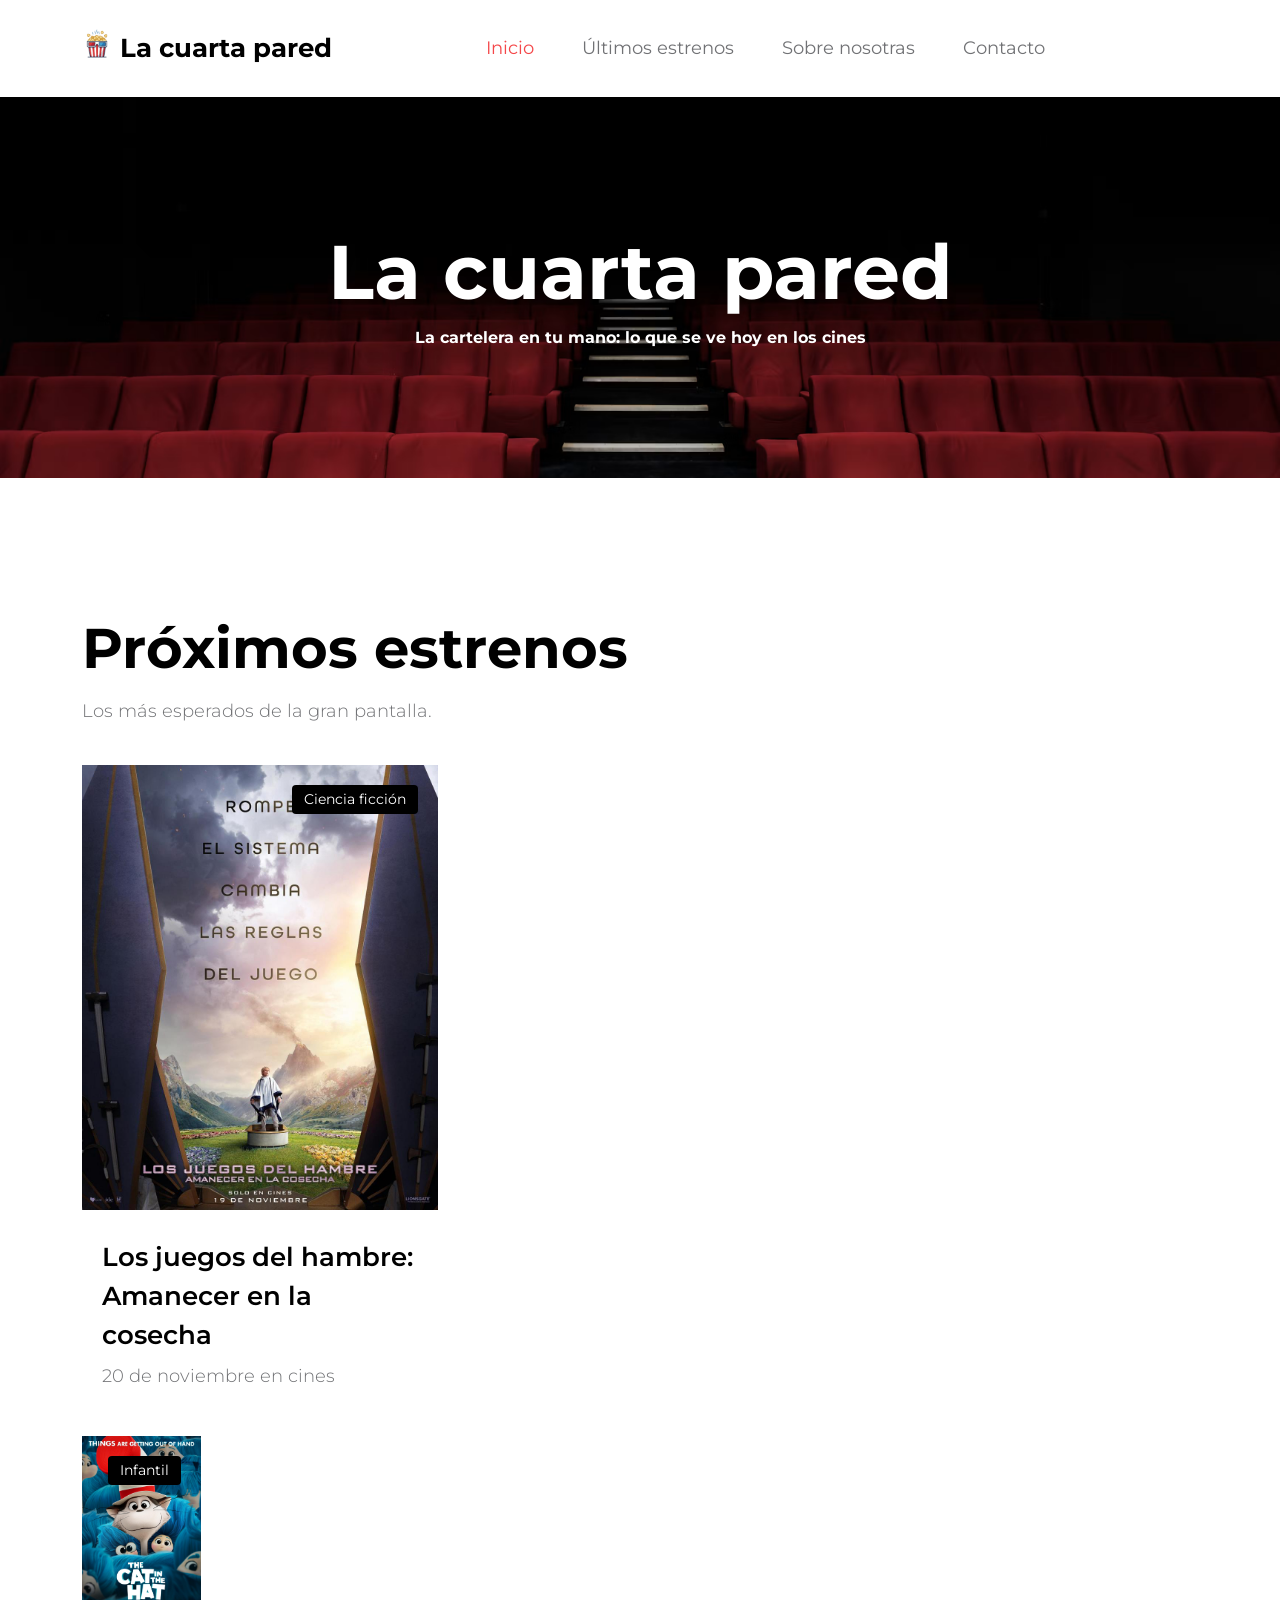
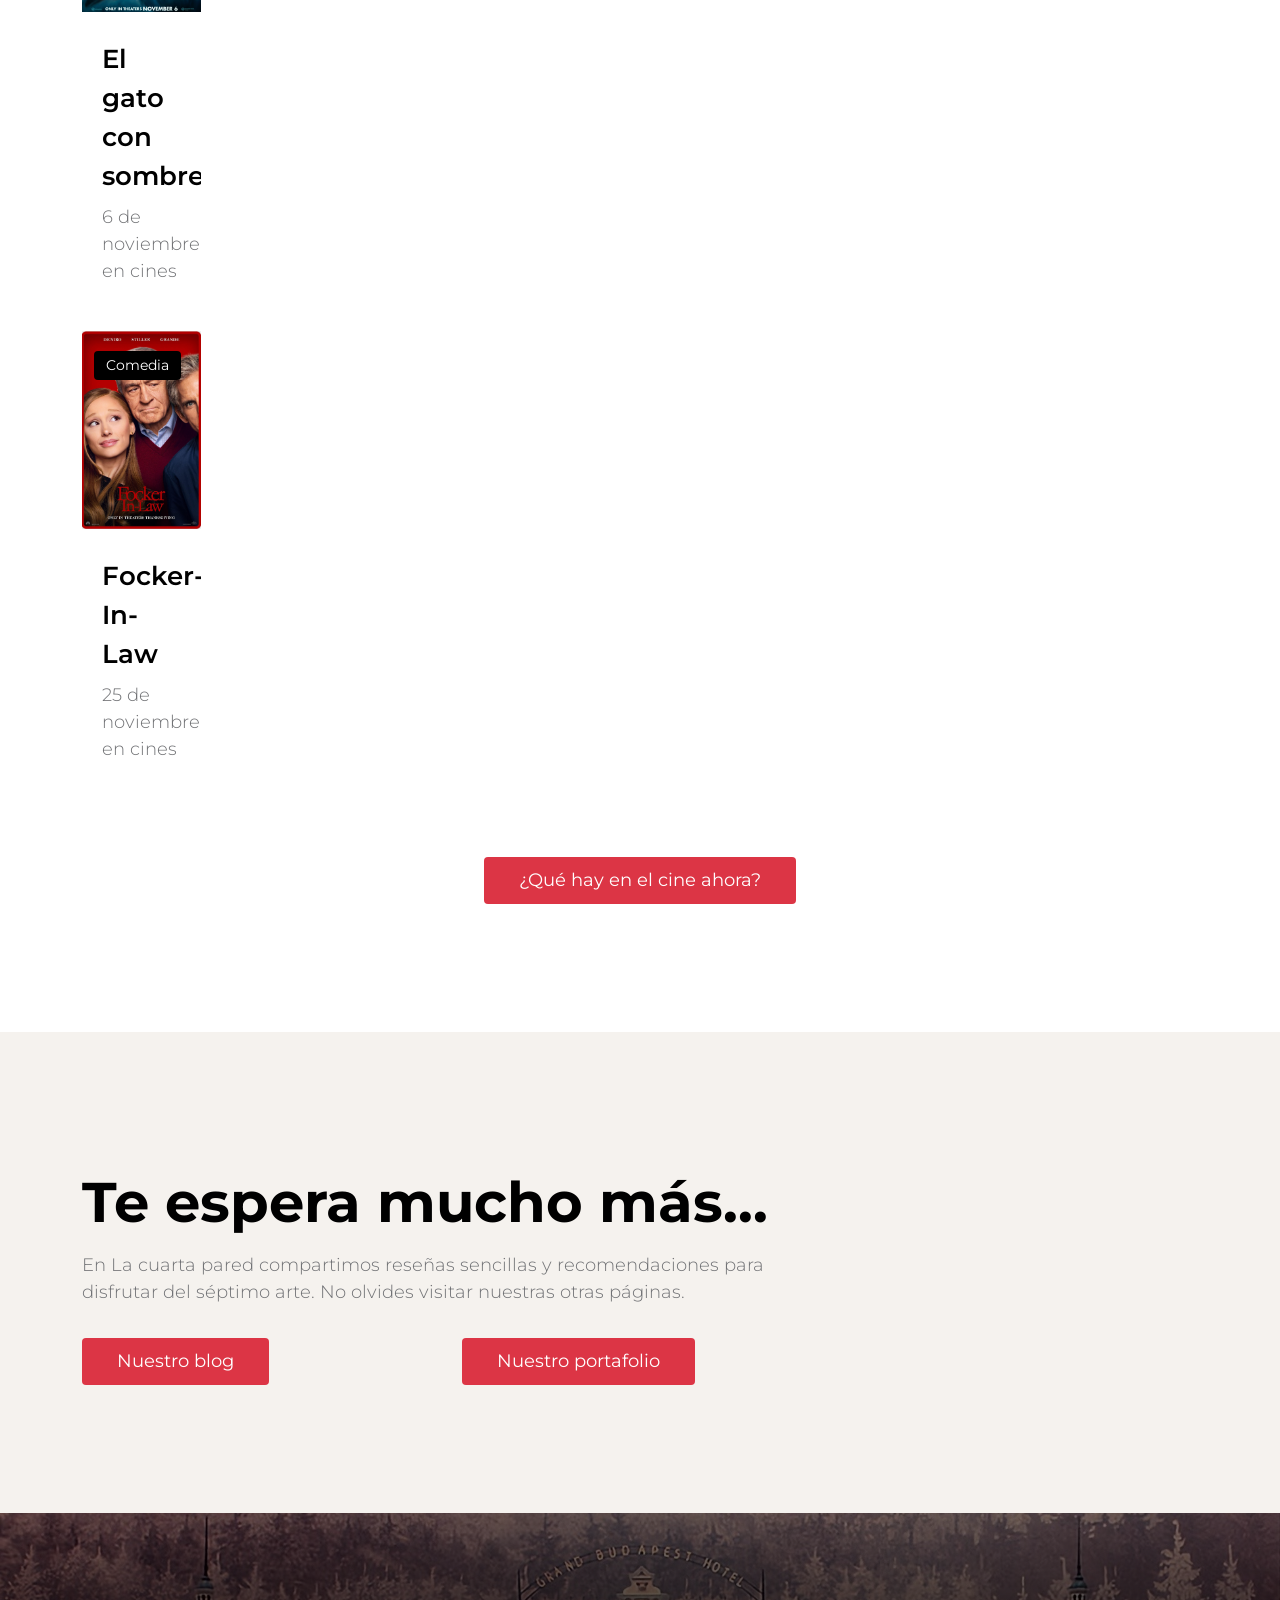
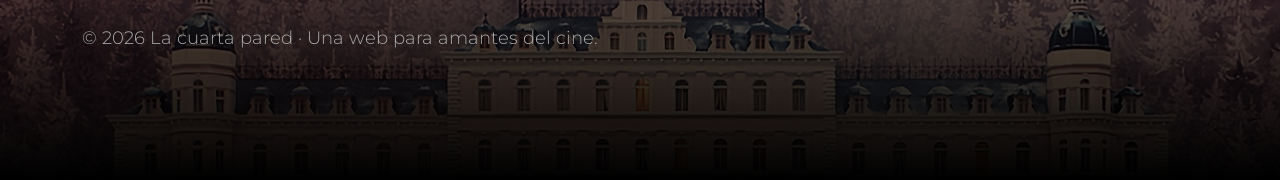
==== index.html @ e0d25894 "Add new movie details to index.html" ====
<!doctype html>
<html lang="es">
<head>
  <meta charset="utf-8">
  <link rel="canonical" href="https://naaiiglz.github.io/lacuartapared"/>
  <meta name="viewport" content="width=device-width, initial-scale=1">
  <meta name="description" content="Descubre películas y recomendaciones de cine en La cuarta pared.">
  <meta name="author" content="La cuarta pared">
  <meta name="keywords" content="cine, películas, estrenos, recomendaciones, actualidad">
  <title>La cuarta pared: Entérate de los estrenos | Inicio</title>
  <meta http-equiv="refresh" content="300">
  <link rel="icon" type="image/png" href="images/favicon.png">
  <link rel="preconnect" href="https://fonts.googleapis.com">
  <link rel="preconnect" href="https://fonts.gstatic.com" crossorigin>
  <link href="https://fonts.googleapis.com/css2?family=Montserrat:wght@300;400;600;700&display=swap" rel="stylesheet">
  <link href="css/bootstrap.min.css" rel="stylesheet">
  <link href="css/bootstrap-icons.css" rel="stylesheet">
  <link href="css/tooplate-crispy-kitchen.css" rel="stylesheet">
</head>
<body>
<nav class="navbar navbar-expand-lg bg-white shadow-lg">
  <div class="container">
    <button class="navbar-toggler" type="button" data-bs-toggle="collapse" data-bs-target="#navbarNav" aria-controls="navbarNav" aria-expanded="false" aria-label="Abrir menú">
      <span class="navbar-toggler-icon"></span>
    </button>
    <a class="navbar-brand" href="index.html">
     <img src="images/favicon.png" alt="Logo La cuarta pared" width="30" height="30" class="d-inline-block align-top me-2">La cuarta pared</a>
    <div class="collapse navbar-collapse" id="navbarNav">
      <ul class="navbar-nav mx-auto">
        <li class="nav-item"><a class="nav-link active" href="index.html">Inicio</a></li>
        <li class="nav-item"><a class="nav-link " href="menu.html">Últimos estrenos</a></li>
        <li class="nav-item"><a class="nav-link " href="about.html">Sobre nosotras</a></li>
        <li class="nav-item"><a class="nav-link " href="contact.html">Contacto</a></li>
      </ul>
    </div>
  </div>
</nav>

<main>
<header class="site-header section-padding text-center">
  <div class="container"><div class="row"><div class="col-lg-10 col-12 mx-auto">
    <h1 class="text-white">La cuarta pared</h1><strong class="text-white">La cartelera en tu mano: lo que se ve hoy en los cines</strong>
  </div></div></div><div class="overlay"></div>
</header>
<section class="section-padding"><div class="container">
  <div class="row mb-4"><div class="col-12"><h2>Próximos estrenos</h2><p>Los más esperados de la gran pantalla.</p></div></div>
  <div class="row g-4"><div class="col-lg-4 col-md-6 col-12"><article class="menu-thumb">
          <a href="imdb.com/es-es/title/tt32558705/?reasonForLanguagePrompt=browser_header_mismatch" target="_blank" rel="noopener noreferrer"><img src="images/juegos.jpg" width="250" height="200" class="img-fluid news-image" alt="Imagen >Los juegos del hambre: Amanecer en la cosecha"></a>
          <div class="menu-info"><span class="menu-tag">Ciencia ficción</span><h5 class="mt-2">Los juegos del hambre: Amanecer en la cosecha</h5><p>20 de noviembre en cines</p></div>
  </article>
    
    <div class="col-lg-4 col-md-6 col-12"><article class="menu-thumb">
            <a href="https://www.imdb.com/es-es/title/tt2321555/?ref_=nv_sr_srsg_0_tt_2_nm_0_in_0_q_gato%20con%20sombrero" target="_blank" rel="noopener noreferrer"><img src="images/gato.jpg" width="280" height="220" class="img-fluid news-image" alt="Imagen El gato con sombrero"></a>
          <div class="menu-info"><span class="menu-tag">Infantil</span><h5 class="mt-2">El gato con sombrero</h5><p>6 de noviembre en cines</p></div></article></div>

      <div class="col-lg-4 col-md-6 col-12"><article class="menu-thumb">
         <a href="https://www.imdb.com/es-es/title/tt34966140/?ref_=nv_sr_srsg_0_tt_7_nm_1_in_0_q_focker" target="_blank" rel="noopener noreferrer"><img src="images/focker.jpg" width="280" height="220" class="img-fluid news-image" alt="Imagen Focker-In-Law"></a>
          <div class="menu-info"><span class="menu-tag">Comedia</span><h5 class="mt-2">Focker-In-Law</h5><p>25 de noviembre en cines</p></div>
        </article></div></div>
  <div class="text-center mt-5"><a class="custom-btn btn btn-danger" href="menu.html">¿Qué hay en el cine ahora?</a></div>
</div></section>
<section class="section-padding" style="background:#f5f2ee"><div class="container"><div class="row align-items-center">
  <div class="col-lg-8"><h2>Te espera mucho más...</h2><p>En La cuarta pared compartimos reseñas sencillas y recomendaciones para disfrutar del séptimo arte.
  No olvides visitar nuestras otras páginas.</p></div>
  <p>
  <div class="col-lg-4"><a class="custom-btn btn btn-danger" href="https://lacuartapareddotonline.wordpress.com/">Nuestro blog</a></div>
  <div class="col-lg-4"><a class="custom-btn btn btn-danger" href="https://analiaisabel91.wixsite.com/my-site-1">Nuestro portafolio</a></div>
</div></div></section>
</main>
<footer class="site-footer"><div class="container"><p>© 2026 La cuarta pared · Una web para amantes del cine.</p></div></footer>
<script src="js/bootstrap.bundle.min.js"></script>
</body>
</html>
---- css/tooplate-crispy-kitchen.css ----
/*

Tooplate 2129 Crispy Kitchen

https://www.tooplate.com/view/2129-crispy-kitchen

*/


/*---------------------------------------
  CUSTOM PROPERTIES ( VARIABLES )             
-----------------------------------------*/
:root {
  --white-color:                  #FFFFFF;
  --primary-color:                #f44749;
  --secondary-color:              #f3af24;
  --section-bg-color:             #F9F9F9;
  --dark-color:                   #000000;
  --title-color:                  #565758;
  --news-title-color:             #292828;
  --p-color:                      #717275;
  --border-color:                 #eaeaea;
  --border-radius-default:        .25rem;

  --body-font-family:             'Montserrat', sans-serif;

  --h1-font-size:                 76px;
  --h2-font-size:                 56px;
  --h3-font-size:                 42px;
  --h4-font-size:                 28px;
  --h5-font-size:                 26px;
  --h6-font-size:                 22px;

  --p-font-size:                  18px;
  --menu-font-size:               18px;
  --category-font-size:           14px;

  --font-weight-light:            300;
  --font-weight-normal:           400;
  --font-weight-semibold:         600;
  --font-weight-bold:             700;
}

body {
    background: var(--white-color);
    font-family: var(--body-font-family);    
    position: relative;
}

/*---------------------------------------
  TYPOGRAPHY               
-----------------------------------------*/

h2,
h3,
h4,
h5,
h6 {
  color: var(--dark-color);
  line-height: inherit;
}

h1,
h2,
h3,
h4,
h5,
h6 {
  font-weight: var(--font-weight-semibold);
}

h1,
h2 {
  font-weight: var(--font-weight-bold);
}

h1 {
  font-size: var(--h1-font-size);
  line-height: normal;
}

h2 {
  font-size: var(--h2-font-size);
}

h3 {
  font-size: var(--h3-font-size);
}

h4 {
  font-size: var(--h4-font-size);
}

h5 {
  font-size: var(--h5-font-size);
}

h6 {
  font-size: var(--h6-font-size);
}

p,
.list .list-item {
  color: var(--p-color);
  font-size: var(--p-font-size);
  font-weight: var(--font-weight-light);
}

a, 
button {
  touch-action: manipulation;
  transition: all 0.3s;
}

.form-label {
  color: var(--p-color);
  font-weight: var(--font-weight-semibold);
}

a {
  color: var(--secondary-color);
  text-decoration: none;
}

a:hover {
  color: var(--primary-color);
}

::selection {
  background: var(--primary-color);
  color: var(--white-color);
}

::-moz-selection {
  background: var(--primary-color);
  color: var(--white-color);
}

.section-padding {
  padding-top: 8rem;
  padding-bottom: 8rem;
}

b,
strong {
  font-weight: var(--font-weight-bold);
}


/*---------------------------------------
  CUSTOM BUTTON              
-----------------------------------------*/
.custom-btn {
  border: 0;
  color: var(--white-color);
  font-size: var(--menu-font-size);
  padding: 10px 35px;
}


/*---------------------------------------
  NAVIGATION              
-----------------------------------------*/
.navbar {
  background: var(--white-color);
  padding-top: 20px;
  padding-bottom: 20px;
}

.navbar-brand {
  color: var(--dark-color);
  font-size: var(--h5-font-size);
  font-weight: var(--font-weight-bold);
  margin-right: 0;
}

.navbar-expand-lg .navbar-nav .nav-link {
  padding-right: 1.5rem;
  padding-left: 1.5rem;
}

.navbar-expand-lg .nav-link {
  color: var(--p-color);
  font-weight: var(--font-weight-normal);
  font-size: var(--menu-font-size);
  padding-top: 15px;
  padding-bottom: 15px;
}

.navbar-nav .nav-link.active, 
.nav-link:focus, 
.nav-link:hover {
  color: var(--primary-color);
}

.nav-link:focus {
  color: var(--p-color);
}

.navbar-toggler {
  border: 0;
  padding: 0;
  cursor: pointer;
  margin: 0;
  width: 30px;
  height: 35px;
  outline: none;
}

.navbar-toggler:focus {
  outline: none;
  box-shadow: none;
}

.navbar-toggler[aria-expanded="true"] .navbar-toggler-icon {
  background: transparent;
}

.navbar-toggler[aria-expanded="true"] .navbar-toggler-icon:before,
.navbar-toggler[aria-expanded="true"] .navbar-toggler-icon:after {
  transition: top 300ms 50ms ease, -webkit-transform 300ms 350ms ease;
  transition: top 300ms 50ms ease, transform 300ms 350ms ease;
  transition: top 300ms 50ms ease, transform 300ms 350ms ease, -webkit-transform 300ms 350ms ease;
  top: 0;
}

.navbar-toggler[aria-expanded="true"] .navbar-toggler-icon:before {
  transform: rotate(45deg);
}

.navbar-toggler[aria-expanded="true"] .navbar-toggler-icon:after {
  transform: rotate(-45deg);
}

.navbar-toggler .navbar-toggler-icon {
  background: var(--dark-color);
  transition: background 10ms 300ms ease;
  display: block;
  width: 30px;
  height: 2px;
  position: relative;
}

.navbar-toggler .navbar-toggler-icon:before,
.navbar-toggler .navbar-toggler-icon:after {
  transition: top 300ms 350ms ease, -webkit-transform 300ms 50ms ease;
  transition: top 300ms 350ms ease, transform 300ms 50ms ease;
  transition: top 300ms 350ms ease, transform 300ms 50ms ease, -webkit-transform 300ms 50ms ease;
  position: absolute;
  right: 0;
  left: 0;
  background: var(--dark-color);
  width: 30px;
  height: 2px;
  content: '';
}

.navbar-toggler .navbar-toggler-icon:before {
  top: -8px;
}

.navbar-toggler .navbar-toggler-icon:after {
  top: 8px;
}


/*---------------------------------------
  SITE HEADER              
-----------------------------------------*/
.site-header {
  position: relative;
  overflow: hidden;
}

.site-header .container {
  position: relative;
  z-index: 2;
}

.site-news-detail-header {
  background: transparent;
  text-align: left;
   padding-top: 6rem;
  padding-bottom: 6rem;
}

.site-about-header {
  background-image: url('../images/header/briana-tozour-V_Nkf1E-vYA-unsplash.jpg');
}

.site-menu-header {
  background-image: url('../images/header/luisa-brimble-aFzg83dvnAI-unsplash.jpg');
}

.site-news-header {
  background-image: url('../images/header/priscilla-du-preez-W3SEyZODn8U-unsplash.jpg');
}

.site-contact-header {
  background-image: url('../images/header/rod-long-I79Pgmhmy5M-unsplash.jpg');
}

.overlay {
  background-image: url('../images/fondoinicio.jpg');
  background-size: cover;       
  background-position: center;   
  background-repeat: no-repeat;
  position: absolute;            
  top: 0;
  right: 0;
  bottom: 0;
  left: 0;
  z-index: 1;                
}

/*---------------------------------------
  HERO              
-----------------------------------------*/
.hero {
  position: relative;
  overflow: hidden;
  padding-top: 20.542rem;
  padding-bottom: 20.542rem;
}

.hero .container {
  position: absolute;
  z-index: 9;
  top: 50%;
  left: 50%;
  transform: translate(-50%, -50%);
  width: 100%;
}

.video-wrap {
  z-index: -100;
}

.hero-inicio {
  background-image: url("images/fondoinicio.jpg");
  background-size: cover;
  background-position: center;
}


/*---------------------------------------
  HERO SLIDE               
-----------------------------------------*/
.carousel-image {
  width: 100%;
  height: 100%;
  object-fit: cover;
}

.carousel-thumb {
  position: relative;
}

.carousel-caption {
  background: linear-gradient(to top, var(--dark-color), transparent 90%);
  text-align: left;
  position: absolute;
  right: 0;
  bottom: 0;
  left: 0;
  padding: 60px 40px;
}

.hero-carousel .reviews-text,
.hero-text {
  color: var(--white-color);
}

.price-tag {
  background: var(--white-color);
  border-radius: 100px;
  color: var(--secondary-color);
  font-size: var(--menu-font-size);
  font-weight: var(--font-weight-semibold);
  display: inline-block;
  width: 84px;
  height: 64px;
  line-height: 64px;
  text-align: center;
}

.hero-carousel .carousel-control-prev,
.hero-carousel .carousel-control-next {
  position: absolute;
  top: auto;
  bottom: 0;
  opacity: 1;
}

.hero-carousel .carousel-control-prev,
.hero-carousel .carousel-control-next {
  background: var(--secondary-color);
  width: 60px;
  height: 60px;
  text-align: center;
}

.hero-carousel .carousel-control-prev {
  left: auto;
  right: 60px;
}

.hero-carousel .carousel-control-next {
  background: var(--primary-color);
  right: 0;
}

.hero-carousel .carousel-control-prev:hover, 
.hero-carousel .carousel-control-next:hover {
  background: var(--dark-color);
}

.hero-carousel .carousel-control-prev-icon,
.hero-carousel .carousel-control-next-icon {
  background-image: none;
  width: inherit;
  height: inherit;
  line-height: 60px;
}

.hero-carousel .carousel-control-prev-icon::before,
.hero-carousel .carousel-control-next-icon::before {
  font-family: bootstrap-icons;
  display: block;
  margin: auto;
  font-size: var(--h5-font-size);
  color: var(--white-color);
}

.hero-carousel .carousel-control-prev-icon::before {
  content: "\f13f";
}

.hero-carousel .carousel-control-next-icon::before {
  content: "\f144";
}

.reviews-icon {
  color: var(--secondary-color);
}


/*---------------------------------------
  MENU               
-----------------------------------------*/
.menu,
.about,
.news,
.related-news,
.newsletter,
.comments {
  background: var(--section-bg-color);
}

.menu-thumb {
  position: relative;
  overflow: hidden;
}

.menu-info {
  padding: 20px 20px 30px 20px;
}

.menu-image {
  display: block;
}

.menu-image-wrap {
  position: relative;
}

.menu-tag {
  position: absolute;
  top: 0;
  right: 0;
  margin: 20px;
}

.newsletter-image {
  border-radius: 100%;
  object-fit: cover;
  display: block;
  margin: 0 auto;
  max-width: 450px;
  max-height: 450px;
}


/*---------------------------------------
  NEWS               
-----------------------------------------*/
.news-thumb {
  position: relative;
  overflow: hidden;
}

.news-thumb > a {
  display: block;
  width: 100%;
  height: 100%;
  position: relative;
  z-index: 2;
  transition: all 0.3s ease-out;
}

.news-thumb > a:hover {
  transform: scale(1.2);
}

.news-text-info {
  background: var(--section-bg-color);
  position: relative;
  z-index: 2;
  padding: 20px;
  transition: all 0.3s ease-out;
}

.related-news .news-text-info {
  background: var(--white-color);
}

.news-text-info-large {
  background: linear-gradient(to top, var(--dark-color), transparent 90%);
  position: absolute;
  z-index: 2;
  bottom: 0;
  right: 0;
  left: 0;
  pointer-events: none;
}

.news-text-info-large .news-title-link {
  color: var(--white-color);
}

.news-title-link {
  color: var(--news-title-color);
}

.news-image {
  display: block;
  width: 100%;
  transition: all 0.3s ease-out;
}

.news-image:hover {
  transform: scale(1.2);
}

.category-tag,
.menu-tag {
  background: var(--dark-color);
  border-radius: var(--border-radius-default);
  color: var(--white-color);
  font-size: var(--category-font-size);
  display: inline-block;
  padding: 4px 12px;
}

.category-tag {
  margin-bottom: 5px;
}

.comment-form {
  margin-bottom: 60px;
}

.news-author {
  border-bottom: 1px solid rgba(0,0,0,0.05);
  margin-bottom: 30px;
  padding-left: 15px;
  padding-right: 15px;
  padding-bottom: 30px;
}

.news-author:last-child {
  border-bottom: 0;
  padding-bottom: 0;
}

.news-author-image {
  border-radius: 100px;
  object-fit: cover;
  width: 70px;
  height: 70px;
}


/*---------------------------------------
  CUSTOM FORM            
-----------------------------------------*/
.custom-form .form-control {
  margin-bottom: 20px;
  padding: 14px 10px;
  transition: all 0.3s;
}

.custom-form button[type="submit"] {
  background: var(--dark-color);
  border: 0;
  color: var(--white-color);
  text-transform: uppercase;
}

.custom-form button[type="submit"]:hover {
  background: var(--primary-color);
}


/*---------------------------------------
  SUBSCRIBE FORM            
-----------------------------------------*/
.subscribe-form .form-control {
  margin-top: 20px;
  margin-bottom: 10px;
}


/*---------------------------------------
  BOOKING FORM            
-----------------------------------------*/
#BookingModal .modal-content {
  border: 0;
  overflow: hidden;
}

#BookingModal .modal-content::before {
  content: "";
  background-color: var(--white-color);
  background-image: url('../images/sincerely-media-HoEYgBL_Gcs-unsplash.jpg');
  background-repeat: no-repeat;
  background-position: top;
  background-size: cover;
  width: 60%;
  height: 100%;
  position: absolute;
  top: 0;
  right: 0;
}

#BookingModal .modal-header {
  border-bottom: 0;
  position: relative;
  padding: 26px 32px 0 32px;
}

#BookingModal .modal-body {
  padding: 38px 32px;
  padding-right: 35%;
}

#BookingModal .modal-footer {
  border-top: 0;
  padding: 0;
}

.booking-form .form-control {
  font-weight: var(--font-weight-normal);
  padding-top: 12px;
  padding-bottom: 12px;
  margin-bottom: 25px;
  transition: all 0.3s;
}

.booking-form button[type="submit"] {
  background: var(--dark-color);
  border: 0;
  font-weight: var(--font-weight-semibold);
  color: var(--white-color);
  text-transform: uppercase;
  margin-bottom: 0;
}

.booking-form button[type="submit"]:hover {
  background: var(--primary-color);
}

.BgImage {
  background-image: url('../images/alex-haney-CAhjZmVk5H4-unsplash.jpg');
  background-repeat: no-repeat;
  background-size: cover;
  background-attachment: fixed;
  height: 500px;
}


/*---------------------------------------
  FOOTER              
-----------------------------------------*/
.site-footer {
  background-image: url('../images/hotel.jpg');
  background-repeat: no-repeat;
  background-position: center;
  background-size: cover;
  padding-top: 7rem;
  padding-bottom: 7rem;
  position: relative;
}

.site-footer::before {
  content: "";
  background: linear-gradient(to top, var(--dark-color), transparent 200%);
  position: absolute;
  top: 0;
  right: 0;
  bottom: 0;
  left: 0;
}

.site-footer .container {
  position: relative;
}

.tooplate-mt30 {
	margin-top: 30px;
}
.tooplate-mt60 {
	margin-top: 60px;
}

.copyright-text {
  font-size: var(--menu-font-size);
}

.tel-link {
  color: var(--p-color);
}

.site-footer a:hover {
  color: var(--white-color);
}

.site-footer a {
  	color: #AAA;;
}

.site-footer p {
	color: #AAA;
}


/*---------------------------------------
  SOCIAL ICON               
-----------------------------------------*/
.social-icon {
  margin: 0;
  padding: 0;
}

.social-icon li {
  list-style: none;
  display: inline-block;
  vertical-align: top;
  transition: all 0.3s;
}

.social-icon:hover li:not(:hover) {
  opacity: 0.65;
}

.social-icon-link {
  color: var(--p-color);
  font-size: var(--p-font-size);
  display: inline-block;
  vertical-align: top;
  margin-top: 4px;
  margin-bottom: 4px;
  margin-right: 15px;
}

.social-icon-link:hover {
  color: var(--primary-color);
}


/*---------------------------------------
  RESPONSIVE STYLES               
-----------------------------------------*/
@media screen and (max-width: 1180px) {
  h1 {
    font-size: 62px;
  }
}

@media screen and (max-width: 1170px) {
  h1 {
    font-size: 56px;
  }
}


@media screen and (max-width: 991px) {
  h1 {
    font-size: 38px;
  }

  h2 {
    font-size: 32px;
  }

  h3 {
    font-size: 26px;
  }

  h4 {
    font-size: 24px;
  }

  h5 {
    font-size: 20px;
  }

  h6 {
    font-size: 18px;
  }

  .site-header,
  .section-padding {
    padding-top: 5rem;
    padding-bottom: 5rem;
  }
  {background-image: url('images/fondoinicio.jpg')


}

  .navbar {
    padding-top: 10px;
    padding-bottom: 10px;
  }

  .navbar-nav .nav-link {
    padding-top: 5px;
    padding-bottom: 10px;
  }

  #BookingModal .modal-content {
    padding-bottom: 200px;
  }

  #BookingModal .modal-content::before {
    background-image: url('../images/sincerely-media-HoEYgBL_Gcs-unsplash-mobile.jpg');
    background-position: bottom;
    top: auto;
    left: 0;
    bottom: 0;
    width: 100%;
    height: 200px;
    transform: rotate(180deg);
  }

  #BookingModal .modal-body {
    padding-top: 18px;
    padding-right: 32px;
  }
}

@media screen and (max-width: 480px) {
  .newsletter-image {
    max-width: 310px;
    max-height: 310px;
  }

  .hero-carousel .carousel-control-prev,
  .hero-carousel .carousel-control-next {
    width: 50px;
    height: 50px;
  }
}

img {
    height: auto;
    max-width: 100%;
}
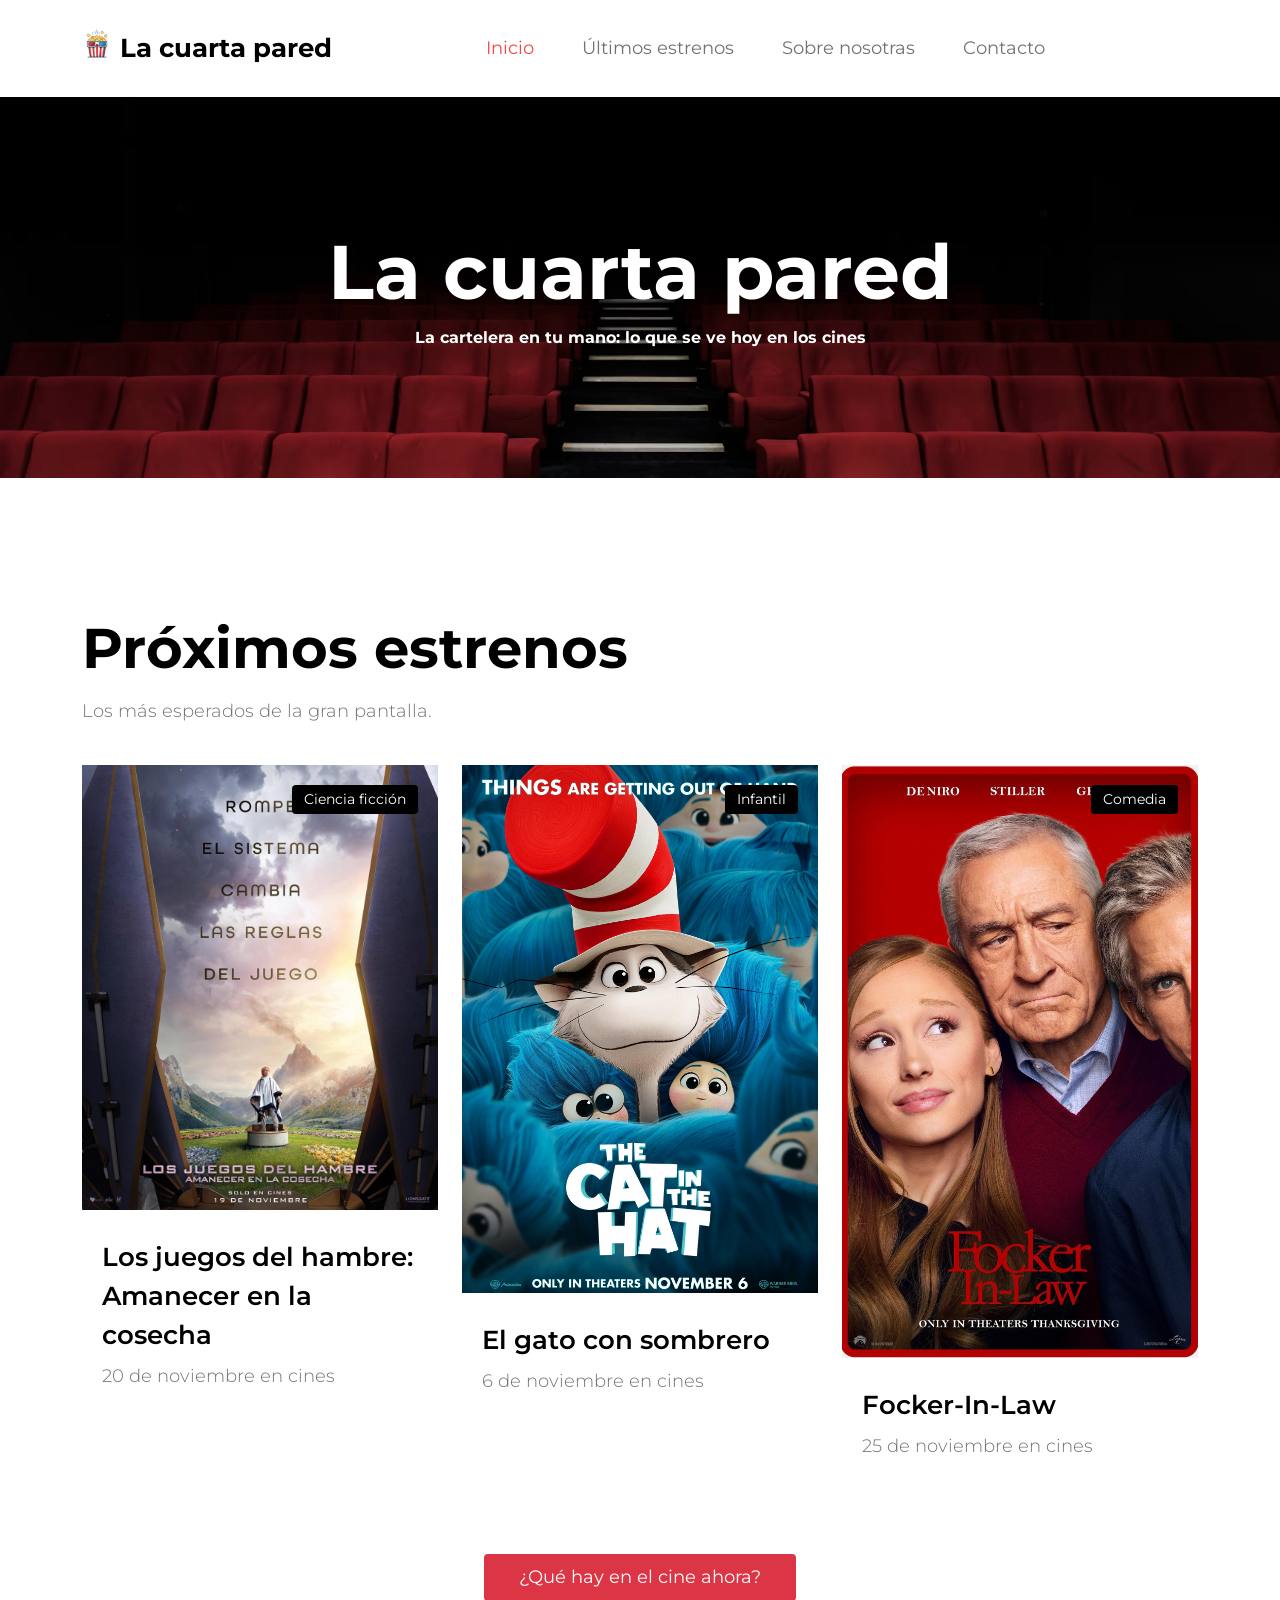
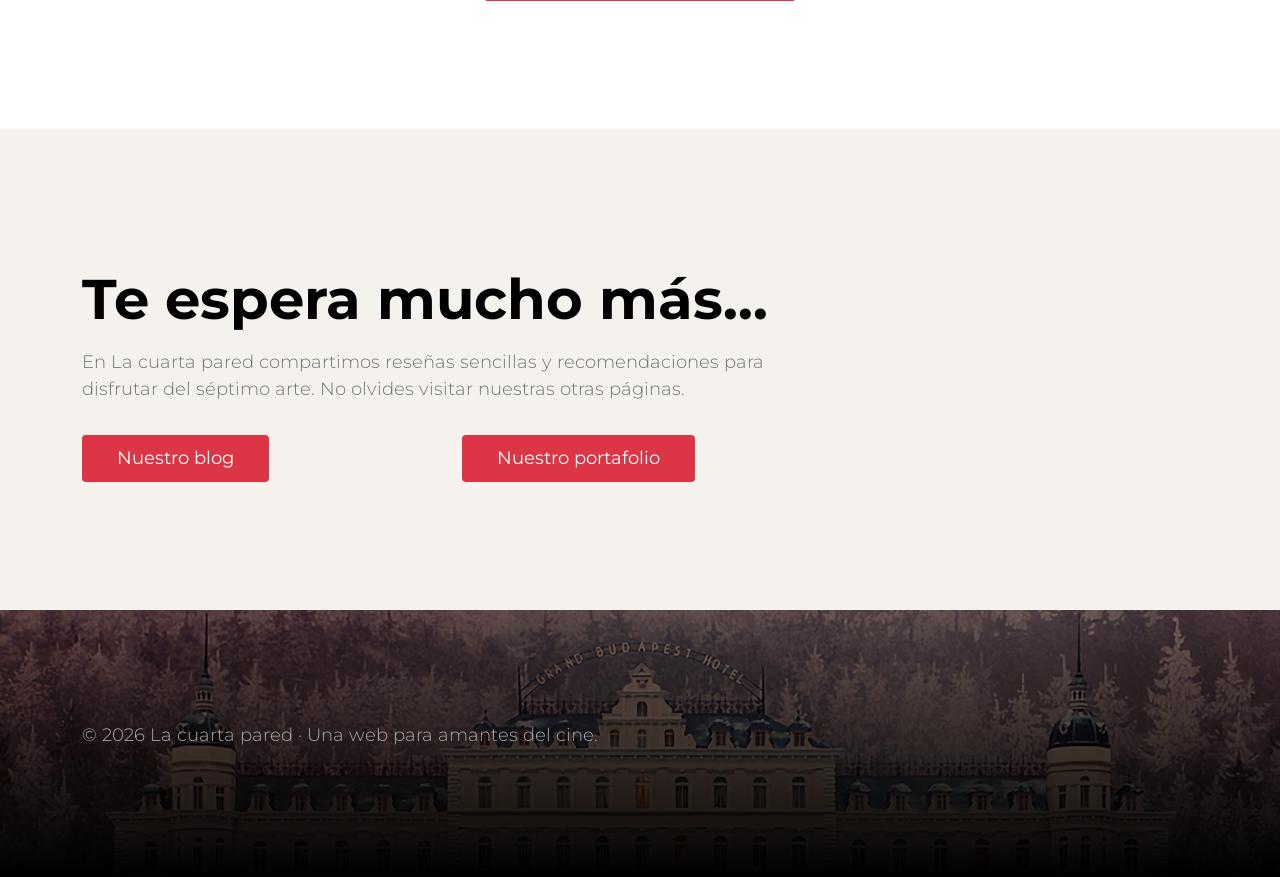
==== commit 45f62e05: "Fix HTML structure for upcoming releases section" ====
--- a/index.html
+++ b/index.html
@@ -47,7 +47,7 @@
   <div class="row g-4"><div class="col-lg-4 col-md-6 col-12"><article class="menu-thumb">
           <a href="imdb.com/es-es/title/tt32558705/?reasonForLanguagePrompt=browser_header_mismatch" target="_blank" rel="noopener noreferrer"><img src="images/juegos.jpg" width="250" height="200" class="img-fluid news-image" alt="Imagen >Los juegos del hambre: Amanecer en la cosecha"></a>
           <div class="menu-info"><span class="menu-tag">Ciencia ficción</span><h5 class="mt-2">Los juegos del hambre: Amanecer en la cosecha</h5><p>20 de noviembre en cines</p></div>
-  </article>
+  </article></div>
     
     <div class="col-lg-4 col-md-6 col-12"><article class="menu-thumb">
             <a href="https://www.imdb.com/es-es/title/tt2321555/?ref_=nv_sr_srsg_0_tt_2_nm_0_in_0_q_gato%20con%20sombrero" target="_blank" rel="noopener noreferrer"><img src="images/gato.jpg" width="280" height="220" class="img-fluid news-image" alt="Imagen El gato con sombrero"></a>
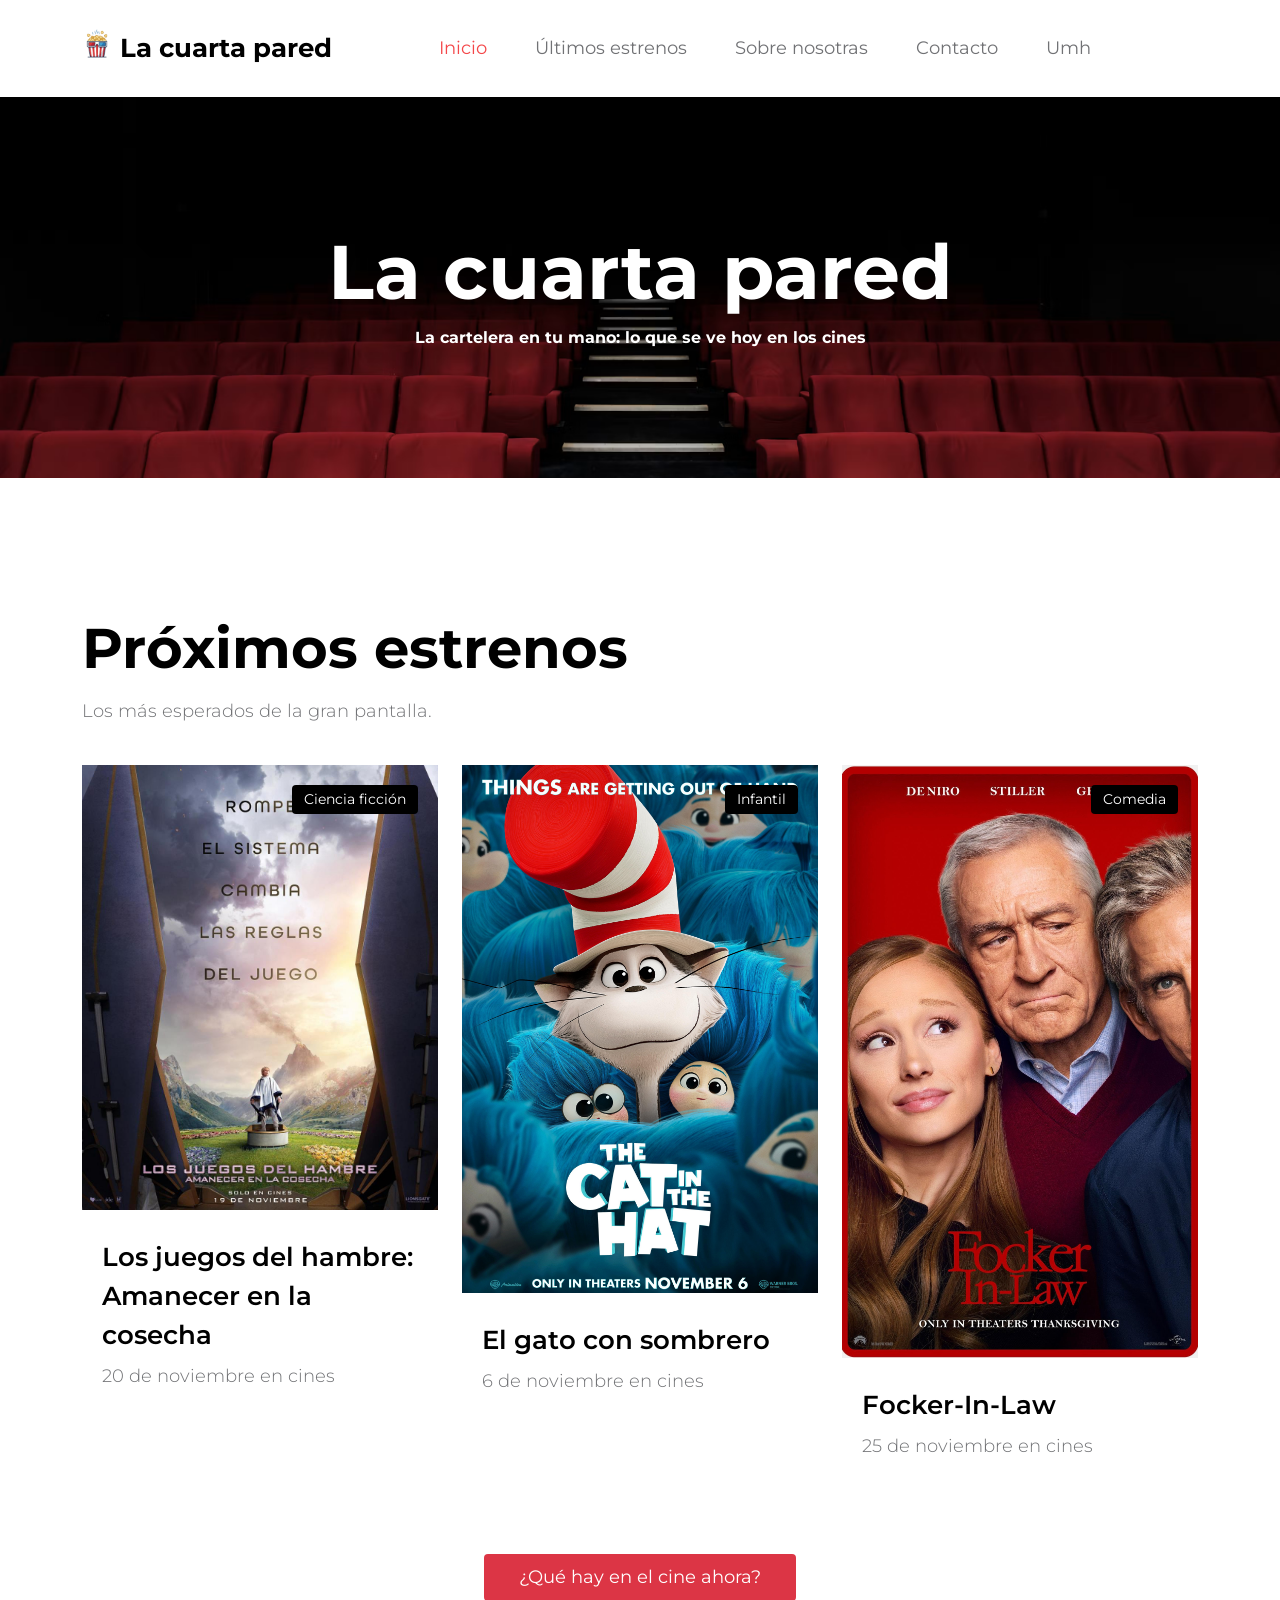
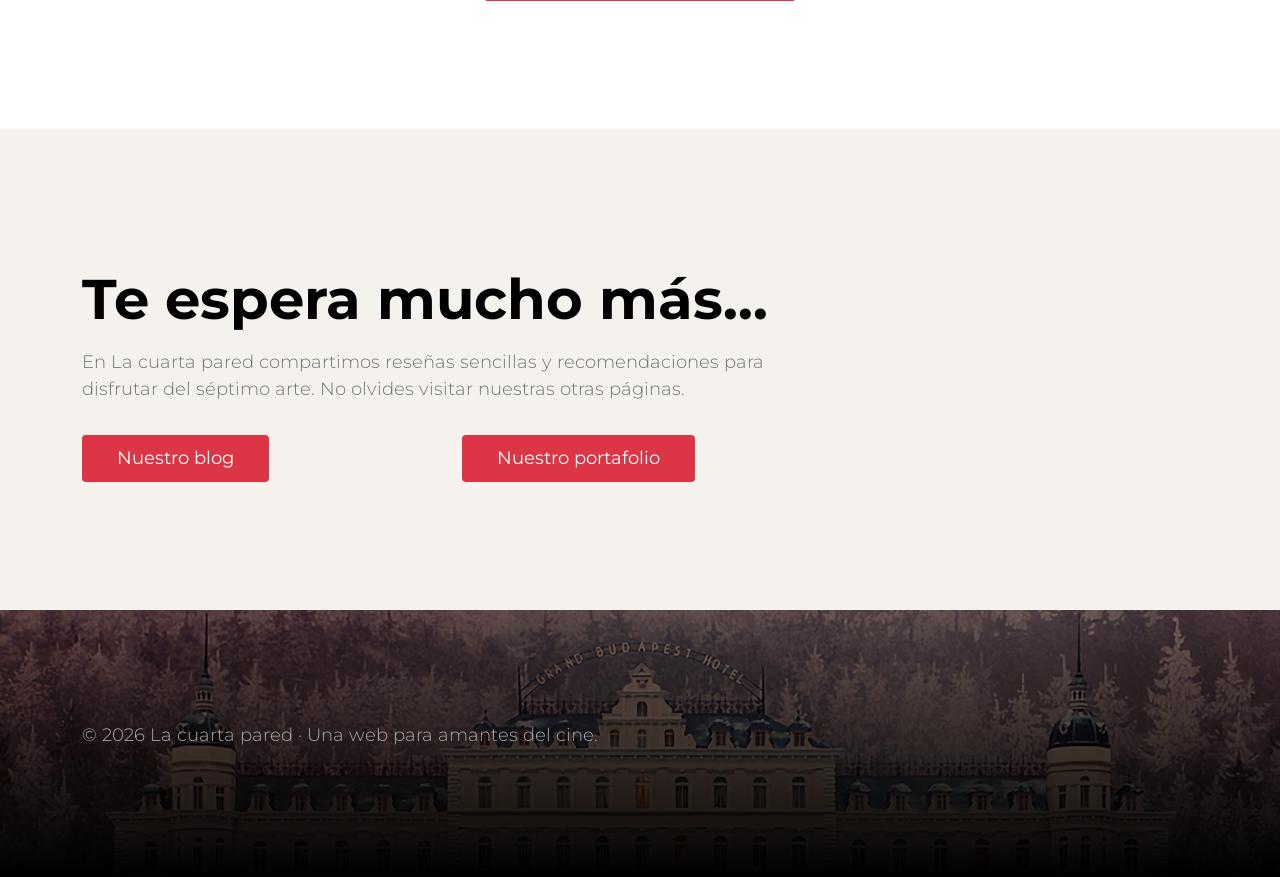
==== commit 2a997de6: "Update index.html" ====
--- a/index.html
+++ b/index.html
@@ -1,8 +1,17 @@
 <!doctype html>
 <html lang="es">
 <head>
+  <!-- Google tag (gtag.js) -->
+<script async src="https://www.googletagmanager.com/gtag/js?id=G-KB42RS622J"></script>
+<script>
+  window.dataLayer = window.dataLayer || [];
+  function gtag(){dataLayer.push(arguments);}
+  gtag('js', new Date());
+
+  gtag('config', 'G-KB42RS622J');
+</script>
   <meta charset="utf-8">
-  <link rel="canonical" href="https://naaiiglz.github.io/lacuartapared"/>
+  <link rel="canonical" href="https://naaiiglz.github.io/lacuartapared">
   <meta name="viewport" content="width=device-width, initial-scale=1">
   <meta name="description" content="Descubre películas y recomendaciones de cine en La cuarta pared.">
   <meta name="author" content="La cuarta pared">
@@ -31,6 +40,7 @@
         <li class="nav-item"><a class="nav-link " href="menu.html">Últimos estrenos</a></li>
         <li class="nav-item"><a class="nav-link " href="about.html">Sobre nosotras</a></li>
         <li class="nav-item"><a class="nav-link " href="contact.html">Contacto</a></li>
+        <li class="nav-item"><a class="nav-link " href="https://www.umh.es">Umh</a></li>
       </ul>
     </div>
   </div>
@@ -45,15 +55,16 @@
 <section class="section-padding"><div class="container">
   <div class="row mb-4"><div class="col-12"><h2>Próximos estrenos</h2><p>Los más esperados de la gran pantalla.</p></div></div>
   <div class="row g-4"><div class="col-lg-4 col-md-6 col-12"><article class="menu-thumb">
-          <a href="imdb.com/es-es/title/tt32558705/?reasonForLanguagePrompt=browser_header_mismatch" target="_blank" rel="noopener noreferrer"><img src="images/juegos.jpg" width="250" height="200" class="img-fluid news-image" alt="Imagen >Los juegos del hambre: Amanecer en la cosecha"></a>
+          <a href="https://www.imdb.com/es-es/title/tt32558705/" target="_blank" rel="noopener noreferrer"><img src="images/juegos.jpg" width="250" height="200" class="img-fluid news-image" alt="Imagen Los juegos del hambre: Amanecer en la cosecha"></a>
           <div class="menu-info"><span class="menu-tag">Ciencia ficción</span><h5 class="mt-2">Los juegos del hambre: Amanecer en la cosecha</h5><p>20 de noviembre en cines</p></div>
   </article></div>
     
+  <div class="col-lg-4 col-md-6 col-12"><article class="menu-thumb">
+            <a href="https://www.imdb.com/es-es/title/tt2321555/?ref_=nv_sr_srsg_0_tt_2_nm_0_in_0_q_gato%20con%20sombrero" target="_blank" rel="noopener noreferrer"><img src="images/gato.jpg" width="280" height="220" class="img-fluid news-image" alt="Imagen El gato con sombrero"></a>
+          <div class="menu-info"><span class="menu-tag">Infantil</span><h5 class="mt-2">El gato con sombrero</h5><p>6 de noviembre en cines</p></div>
+    </article></div>
+
     <div class="col-lg-4 col-md-6 col-12"><article class="menu-thumb">
-            <a href="https://www.imdb.com/es-es/title/tt2321555/?ref_=nv_sr_srsg_0_tt_2_nm_0_in_0_q_gato%20con%20sombrero" target="_blank" rel="noopener noreferrer"><img src="images/gato.jpg" width="280" height="220" class="img-fluid news-image" alt="Imagen El gato con sombrero"></a>
-          <div class="menu-info"><span class="menu-tag">Infantil</span><h5 class="mt-2">El gato con sombrero</h5><p>6 de noviembre en cines</p></div></article></div>
-
-      <div class="col-lg-4 col-md-6 col-12"><article class="menu-thumb">
          <a href="https://www.imdb.com/es-es/title/tt34966140/?ref_=nv_sr_srsg_0_tt_7_nm_1_in_0_q_focker" target="_blank" rel="noopener noreferrer"><img src="images/focker.jpg" width="280" height="220" class="img-fluid news-image" alt="Imagen Focker-In-Law"></a>
           <div class="menu-info"><span class="menu-tag">Comedia</span><h5 class="mt-2">Focker-In-Law</h5><p>25 de noviembre en cines</p></div>
         </article></div></div>
